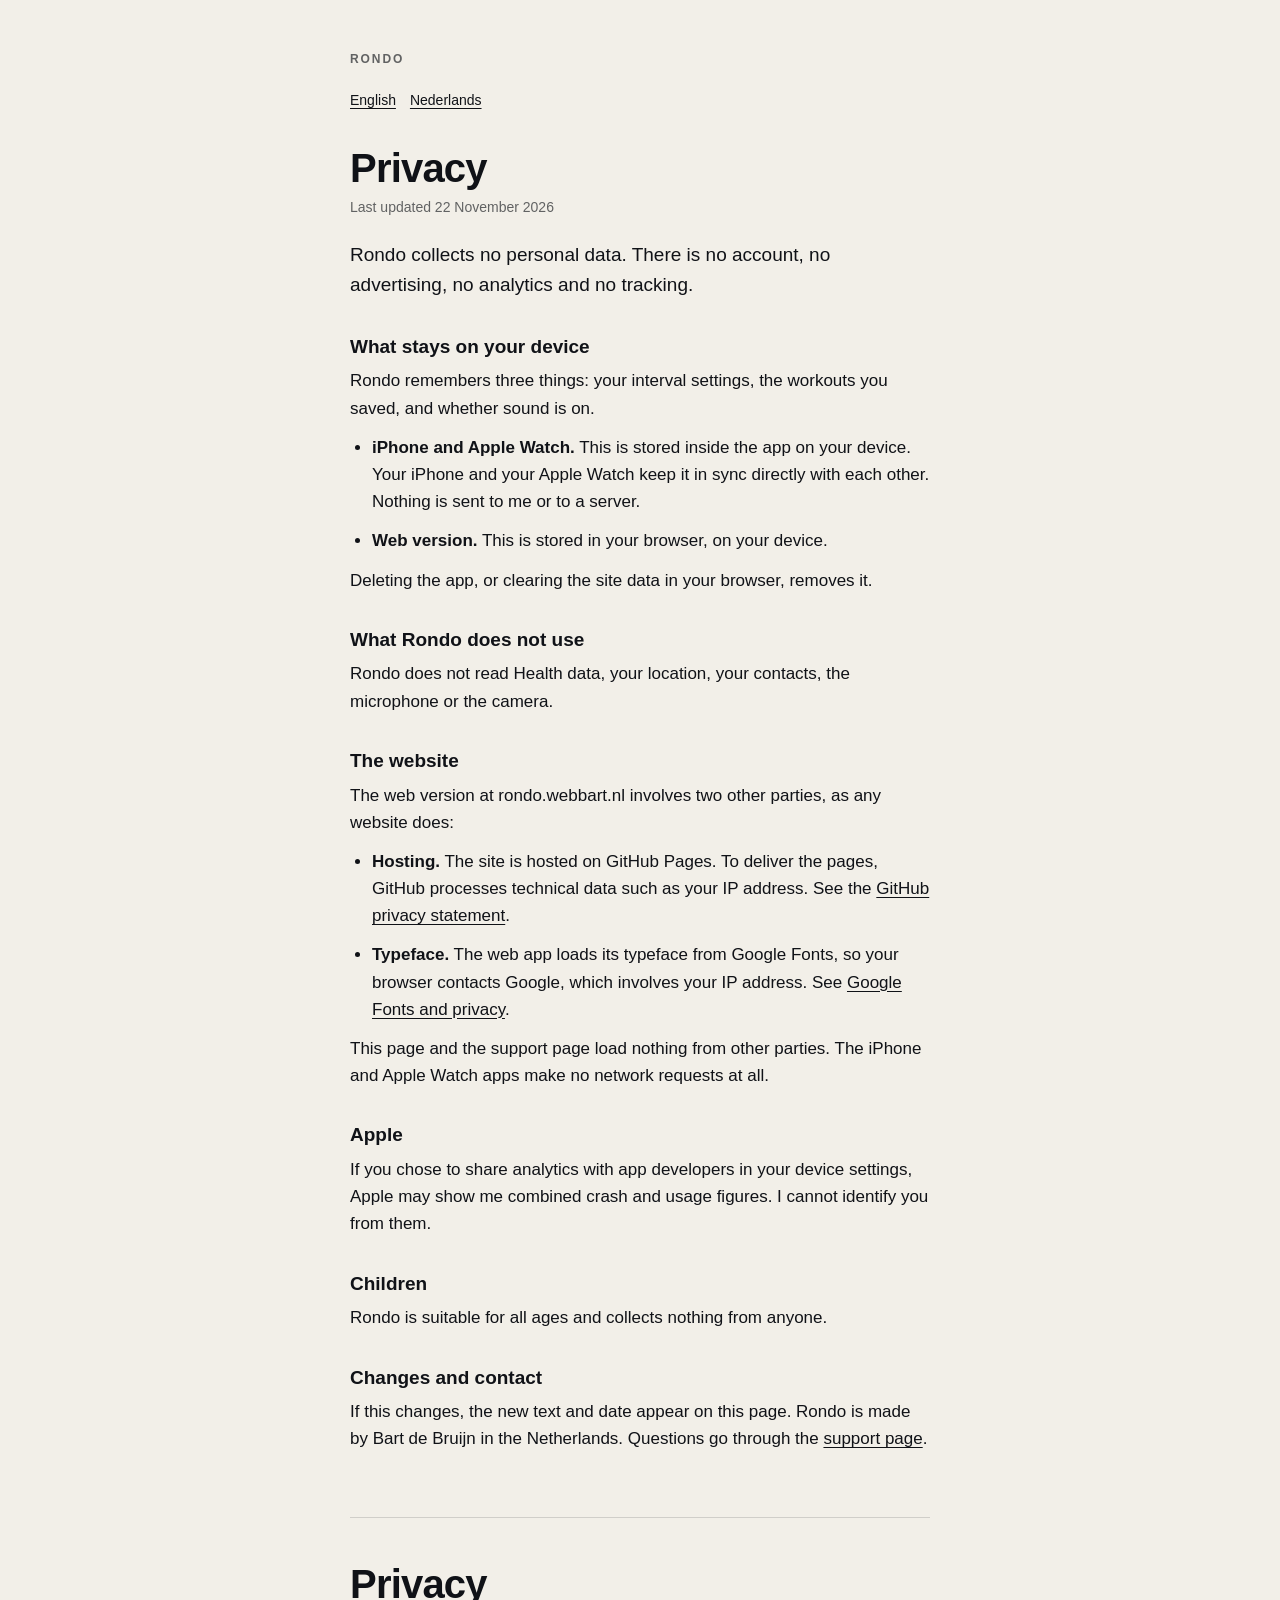
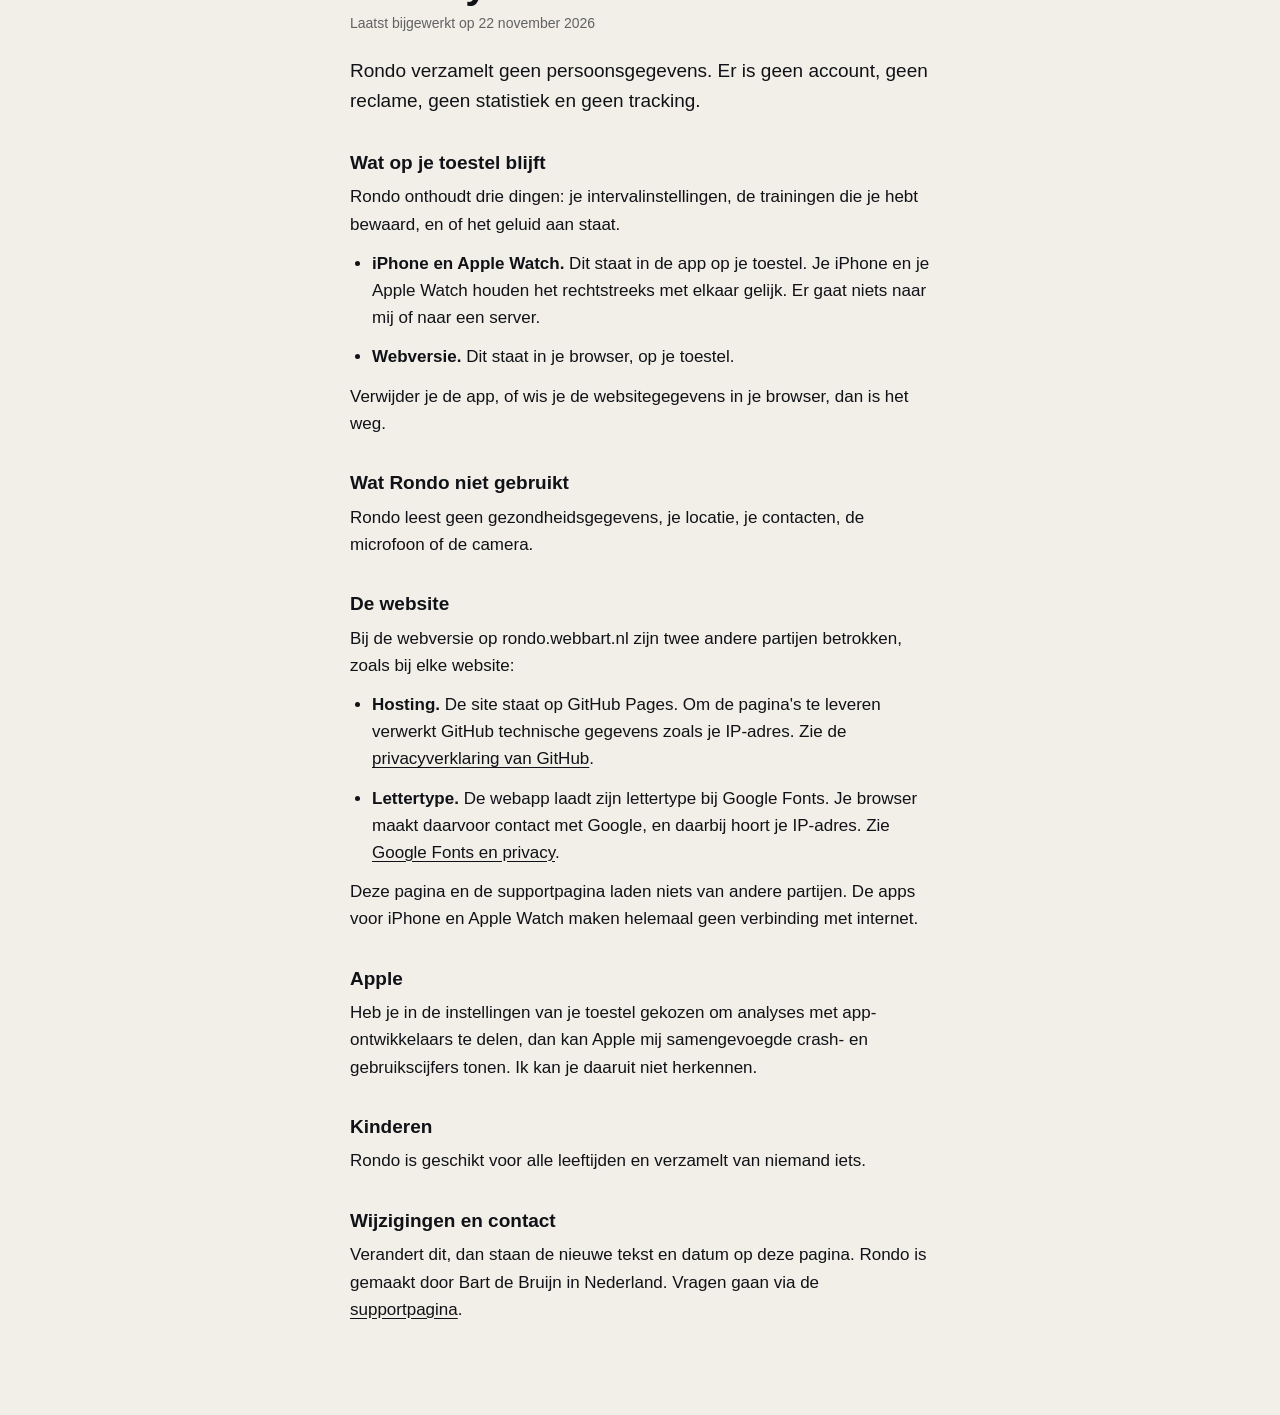
==== web/privacy.html @ 8b04f749 "Add privacy and support pages, and the App Store texts The App Store requires a privacy policy URL a" ====
<!DOCTYPE html>
<html lang="en">
<head>
<meta charset="utf-8">
<meta name="viewport" content="width=device-width, initial-scale=1">
<title>Rondo · Privacy</title>
<meta name="description" content="What Rondo does and does not do with your data.">
<meta name="theme-color" content="#f2efe8" media="(prefers-color-scheme: light)">
<meta name="theme-color" content="#101217" media="(prefers-color-scheme: dark)">
<link rel="icon" href="icons/icon-192.png">
<style>
:root { --bg:#f2efe8; --fg:#101217; --mute:rgba(16,18,23,.64); --hair:rgba(16,18,23,.15); --accent:#e31b50; }
@media (prefers-color-scheme: dark) {
  :root { --bg:#101217; --fg:#f2efe8; --mute:rgba(242,239,232,.62); --hair:rgba(242,239,232,.16); --accent:#ff2e63; }
}
* { box-sizing: border-box; }
html { background: var(--bg); }
body { margin: 0; background: var(--bg); color: var(--fg);
  font: 17px/1.6 -apple-system, BlinkMacSystemFont, "Segoe UI", Roboto, "Helvetica Neue", Arial, sans-serif; }
main { max-width: 66ch; margin: 0 auto; padding: 44px 22px 80px; }
.brand { font-size: 12px; font-weight: 700; letter-spacing: .16em; text-transform: uppercase; color: var(--mute); text-decoration: none; }
nav.lang { margin: 18px 0 34px; font-size: 14px; }
nav.lang a { color: var(--fg); margin-right: 14px; }
h1 { font-size: clamp(30px, 6vw, 40px); line-height: 1.1; letter-spacing: -.02em; margin: 0 0 6px; text-wrap: balance; }
h2 { font-size: 19px; line-height: 1.3; margin: 34px 0 8px; text-wrap: balance; }
p, li { margin: 0 0 12px; }
ul { padding-left: 22px; margin: 0 0 12px; }
.lede { font-size: 19px; }
.date { color: var(--mute); font-size: 14px; margin-bottom: 22px; }
a { color: var(--fg); text-underline-offset: 3px; }
a:focus-visible { outline: 2px solid var(--accent); outline-offset: 3px; border-radius: 3px; }
section + section { margin-top: 64px; padding-top: 44px; border-top: 1px solid var(--hair); }
</style>
</head>
<body>
<main>
<a class="brand" href="./">Rondo</a>
<nav class="lang" aria-label="Language"><a href="#en">English</a><a href="#nl">Nederlands</a></nav>

<section id="en" lang="en">
<h1>Privacy</h1>
<p class="date">Last updated 22 November 2026</p>
<p class="lede">Rondo collects no personal data. There is no account, no advertising, no analytics and no tracking.</p>

<h2>What stays on your device</h2>
<p>Rondo remembers three things: your interval settings, the workouts you saved, and whether sound is on.</p>
<ul>
<li><strong>iPhone and Apple Watch.</strong> This is stored inside the app on your device. Your iPhone and your Apple Watch keep it in sync directly with each other. Nothing is sent to me or to a server.</li>
<li><strong>Web version.</strong> This is stored in your browser, on your device.</li>
</ul>
<p>Deleting the app, or clearing the site data in your browser, removes it.</p>

<h2>What Rondo does not use</h2>
<p>Rondo does not read Health data, your location, your contacts, the microphone or the camera.</p>

<h2>The website</h2>
<p>The web version at rondo.webbart.nl involves two other parties, as any website does:</p>
<ul>
<li><strong>Hosting.</strong> The site is hosted on GitHub Pages. To deliver the pages, GitHub processes technical data such as your IP address. See the <a href="https://docs.github.com/site-policy/privacy-policies/github-general-privacy-statement">GitHub privacy statement</a>.</li>
<li><strong>Typeface.</strong> The web app loads its typeface from Google Fonts, so your browser contacts Google, which involves your IP address. See <a href="https://developers.google.com/fonts/faq/privacy">Google Fonts and privacy</a>.</li>
</ul>
<p>This page and the support page load nothing from other parties. The iPhone and Apple Watch apps make no network requests at all.</p>

<h2>Apple</h2>
<p>If you chose to share analytics with app developers in your device settings, Apple may show me combined crash and usage figures. I cannot identify you from them.</p>

<h2>Children</h2>
<p>Rondo is suitable for all ages and collects nothing from anyone.</p>

<h2>Changes and contact</h2>
<p>If this changes, the new text and date appear on this page. Rondo is made by Bart de Bruijn in the Netherlands. Questions go through the <a href="support.html">support page</a>.</p>
</section>

<section id="nl" lang="nl">
<h1>Privacy</h1>
<p class="date">Laatst bijgewerkt op 22 november 2026</p>
<p class="lede">Rondo verzamelt geen persoonsgegevens. Er is geen account, geen reclame, geen statistiek en geen tracking.</p>

<h2>Wat op je toestel blijft</h2>
<p>Rondo onthoudt drie dingen: je intervalinstellingen, de trainingen die je hebt bewaard, en of het geluid aan staat.</p>
<ul>
<li><strong>iPhone en Apple Watch.</strong> Dit staat in de app op je toestel. Je iPhone en je Apple Watch houden het rechtstreeks met elkaar gelijk. Er gaat niets naar mij of naar een server.</li>
<li><strong>Webversie.</strong> Dit staat in je browser, op je toestel.</li>
</ul>
<p>Verwijder je de app, of wis je de websitegegevens in je browser, dan is het weg.</p>

<h2>Wat Rondo niet gebruikt</h2>
<p>Rondo leest geen gezondheidsgegevens, je locatie, je contacten, de microfoon of de camera.</p>

<h2>De website</h2>
<p>Bij de webversie op rondo.webbart.nl zijn twee andere partijen betrokken, zoals bij elke website:</p>
<ul>
<li><strong>Hosting.</strong> De site staat op GitHub Pages. Om de pagina's te leveren verwerkt GitHub technische gegevens zoals je IP-adres. Zie de <a href="https://docs.github.com/site-policy/privacy-policies/github-general-privacy-statement">privacyverklaring van GitHub</a>.</li>
<li><strong>Lettertype.</strong> De webapp laadt zijn lettertype bij Google Fonts. Je browser maakt daarvoor contact met Google, en daarbij hoort je IP-adres. Zie <a href="https://developers.google.com/fonts/faq/privacy">Google Fonts en privacy</a>.</li>
</ul>
<p>Deze pagina en de supportpagina laden niets van andere partijen. De apps voor iPhone en Apple Watch maken helemaal geen verbinding met internet.</p>

<h2>Apple</h2>
<p>Heb je in de instellingen van je toestel gekozen om analyses met app-ontwikkelaars te delen, dan kan Apple mij samengevoegde crash- en gebruikscijfers tonen. Ik kan je daaruit niet herkennen.</p>

<h2>Kinderen</h2>
<p>Rondo is geschikt voor alle leeftijden en verzamelt van niemand iets.</p>

<h2>Wijzigingen en contact</h2>
<p>Verandert dit, dan staan de nieuwe tekst en datum op deze pagina. Rondo is gemaakt door Bart de Bruijn in Nederland. Vragen gaan via de <a href="support.html">supportpagina</a>.</p>
</section>

</main>
</body>
</html>
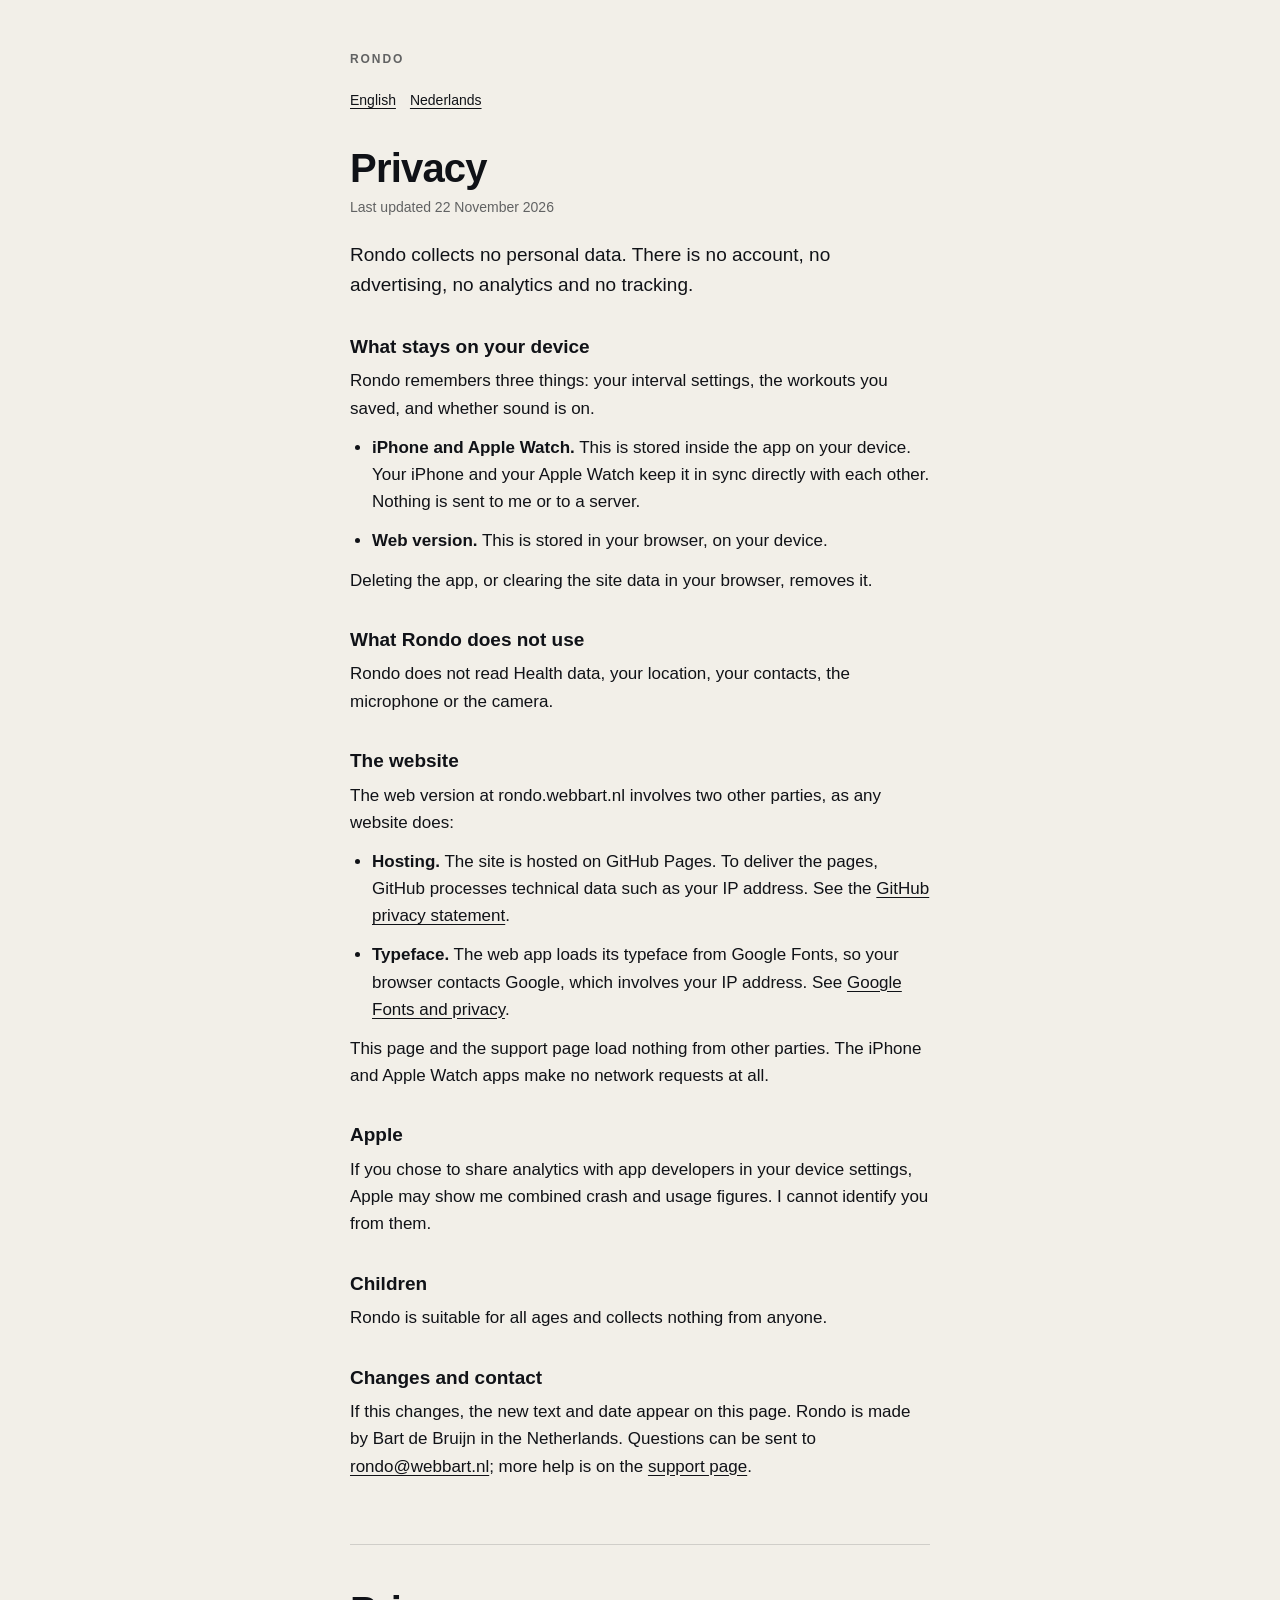
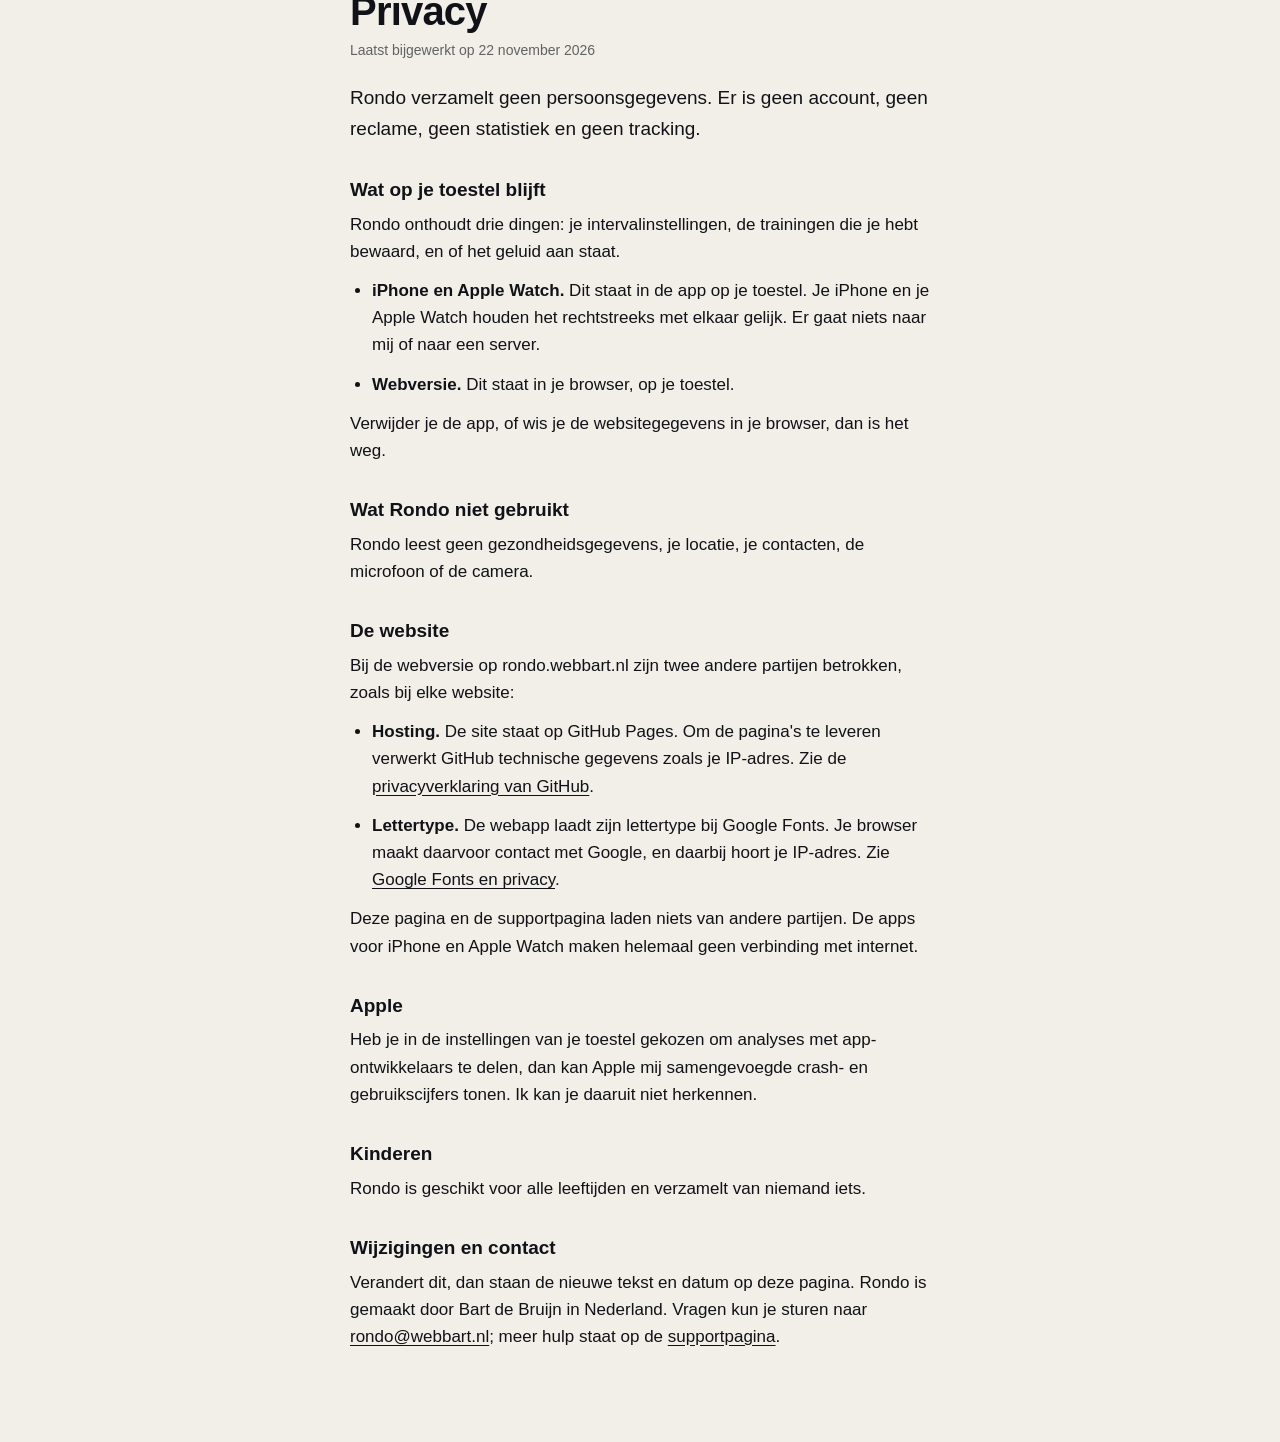
==== commit 60dae4fd: "Give support and privacy a mail address Contact ran only through GitHub issues, which asks a user to" ====
--- a/web/privacy.html
+++ b/web/privacy.html
@@ -68,7 +68,7 @@
 <p>Rondo is suitable for all ages and collects nothing from anyone.</p>
 
 <h2>Changes and contact</h2>
-<p>If this changes, the new text and date appear on this page. Rondo is made by Bart de Bruijn in the Netherlands. Questions go through the <a href="support.html">support page</a>.</p>
+<p>If this changes, the new text and date appear on this page. Rondo is made by Bart de Bruijn in the Netherlands. Questions can be sent to <a href="mailto:rondo@webbart.nl">rondo@webbart.nl</a>; more help is on the <a href="support.html">support page</a>.</p>
 </section>
 
 <section id="nl" lang="nl">
@@ -102,7 +102,7 @@
 <p>Rondo is geschikt voor alle leeftijden en verzamelt van niemand iets.</p>
 
 <h2>Wijzigingen en contact</h2>
-<p>Verandert dit, dan staan de nieuwe tekst en datum op deze pagina. Rondo is gemaakt door Bart de Bruijn in Nederland. Vragen gaan via de <a href="support.html">supportpagina</a>.</p>
+<p>Verandert dit, dan staan de nieuwe tekst en datum op deze pagina. Rondo is gemaakt door Bart de Bruijn in Nederland. Vragen kun je sturen naar <a href="mailto:rondo@webbart.nl">rondo@webbart.nl</a>; meer hulp staat op de <a href="support.html">supportpagina</a>.</p>
 </section>
 
 </main>
